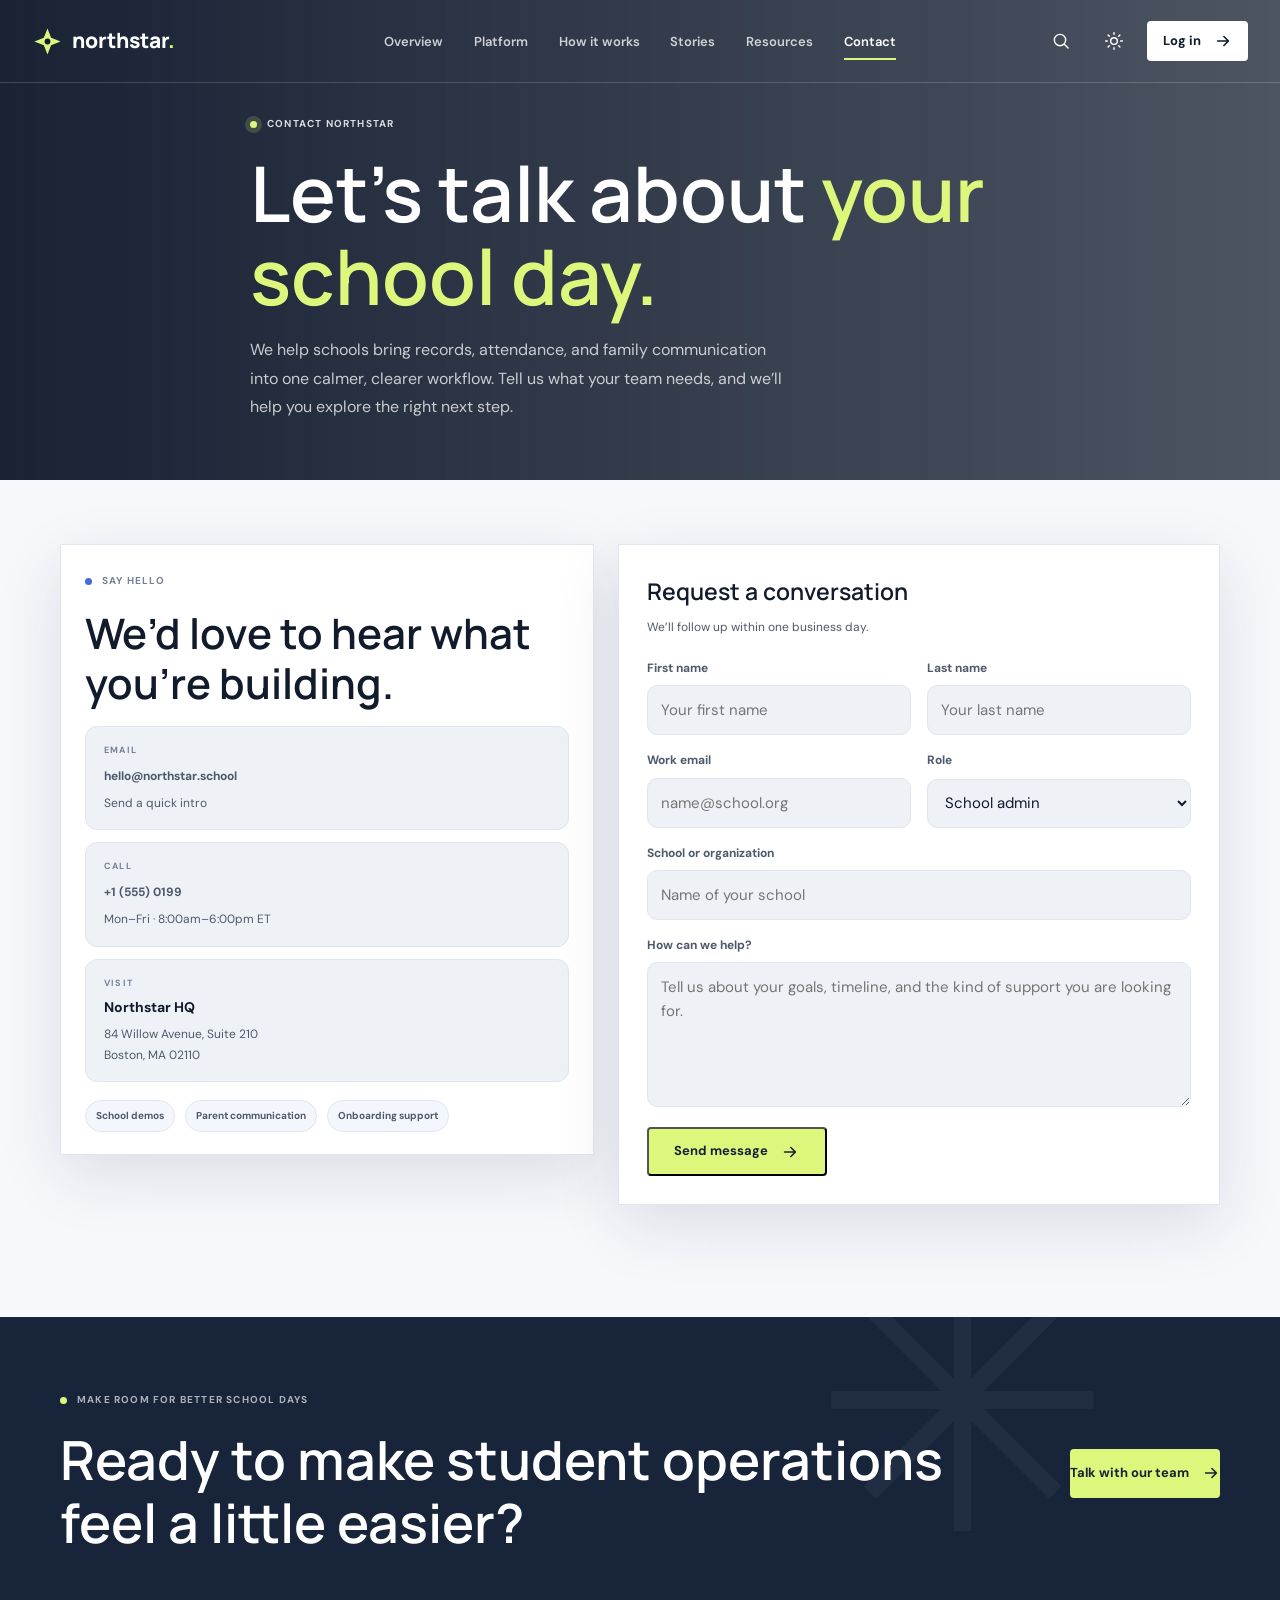
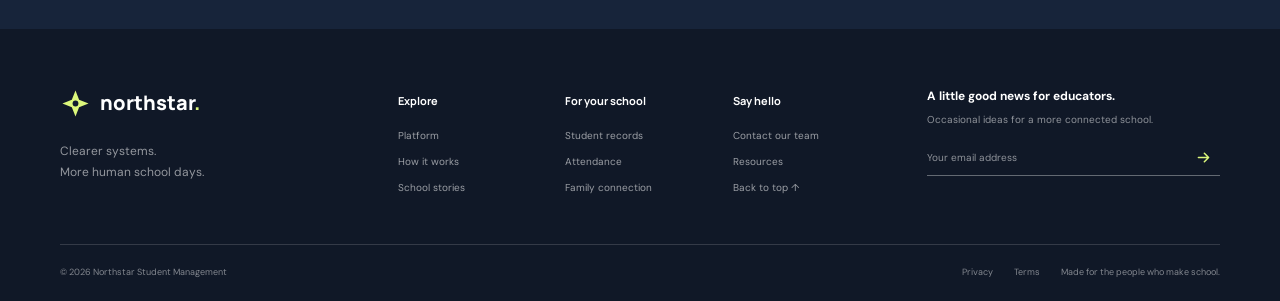
==== contact.html @ 80a93cbc "contact page create in proejct" ====
<!doctype html>
<html lang="en">
  <head>
    <meta charset="UTF-8" />
    <meta name="viewport" content="width=device-width, initial-scale=1.0" />
    <meta name="theme-color" content="#f7f8fc" />
    <meta
      name="description"
      content="Get in touch with Northstar to learn how our student management platform can support your school community."
    />
    <link rel="preconnect" href="https://fonts.googleapis.com" />
    <link rel="preconnect" href="https://fonts.gstatic.com" crossorigin />
    <link
      href="https://fonts.googleapis.com/css2?family=DM+Sans:wght@400;500;600;700&family=Manrope:wght@400;500;600;700;800&display=swap"
      rel="stylesheet"
    />
    <link rel="stylesheet" href="./assets/css/style.css" />
    <title>Contact | Northstar</title>
  </head>
  <body>
    <a class="skip-link" href="#main-content">Skip to content</a>
    <header class="site-header" id="top">
      <div class="header-inner">
        <a class="brand" href="index.html" aria-label="Northstar home">
          <span class="brand-mark" aria-hidden="true"
            ><svg viewBox="0 0 32 32" fill="none">
              <path
                d="M16 2.5 19.7 12l9.8 4-9.8 3.8L16 29.5l-3.8-9.7L2.5 16l9.7-4L16 2.5Z"
                fill="currentColor"
              />
              <circle cx="16" cy="16" r="3" fill="var(--mark-core)" /></svg
          ></span>
          <span>northstar<span class="brand-period">.</span></span>
        </a>
        <button
          class="icon-button menu-toggle"
          type="button"
          aria-label="Open navigation menu"
          aria-expanded="false"
          aria-controls="primary-navigation"
        >
          <svg viewBox="0 0 24 24" fill="none" aria-hidden="true">
            <path d="M4 7h16M4 12h16M4 17h16" />
          </svg>
        </button>
        <nav
          class="main-nav"
          id="primary-navigation"
          aria-label="Main navigation"
        >
          <a class="nav-link" href="index.html#overview">Overview</a>
          <a class="nav-link" href="index.html#platform">Platform</a>
          <a class="nav-link" href="index.html#how-it-works">How it works</a>
          <a class="nav-link" href="index.html#stories">Stories</a>
          <a class="nav-link" href="index.html#resources">Resources</a>
          <a class="nav-link active" href="contact.html">Contact</a>
        </nav>
        <div class="header-actions">
          <button
            class="icon-button search-toggle"
            type="button"
            aria-label="Search this page"
            title="Search"
          >
            <svg viewBox="0 0 24 24" fill="none" aria-hidden="true">
              <circle cx="10.8" cy="10.8" r="6.8" />
              <path d="m16 16 4.5 4.5" />
            </svg>
          </button>
          <button
            class="icon-button theme-toggle"
            type="button"
            aria-label="Switch to dark mode"
            title="Switch theme"
          >
            <svg
              class="sun-icon"
              viewBox="0 0 24 24"
              fill="none"
              aria-hidden="true"
            >
              <circle cx="12" cy="12" r="4" />
              <path
                d="M12 2v2m0 16v2M4.93 4.93l1.42 1.42m11.3 11.3 1.42 1.42M2 12h2m16 0h2M4.93 19.07l1.42-1.42m11.3-11.3 1.42-1.42"
              /></svg
            ><svg
              class="moon-icon"
              viewBox="0 0 24 24"
              fill="none"
              aria-hidden="true"
            >
              <path
                d="M20.1 15.7A8.5 8.5 0 0 1 8.3 3.9 8.5 8.5 0 1 0 20.1 15.7Z"
              />
            </svg>
          </button>
          <a
            class="button button-dark header-login"
            href="index.html#get-started"
            >Log in
            <svg viewBox="0 0 20 20" fill="none" aria-hidden="true">
              <path d="M4 10h12m-5-5 5 5-5 5" /></svg
          ></a>
        </div>
      </div>
      <form class="search-panel" role="search" hidden>
        <label for="site-search">Search this page</label>
        <div class="search-field">
          <svg viewBox="0 0 24 24" fill="none" aria-hidden="true">
            <circle cx="10.8" cy="10.8" r="6.8" />
            <path d="m16 16 4.5 4.5" /></svg
          ><input
            id="site-search"
            type="search"
            placeholder="Try “attendance” or “families”"
            autocomplete="off"
          /><button
            class="search-close"
            type="button"
            aria-label="Close search"
          >
            ×
          </button>
        </div>
        <p class="search-status" aria-live="polite">
          Search headings and page content.
        </p>
      </form>
    </header>

    <main id="main-content">
      <section class="contact-hero" aria-labelledby="contact-title">
        <div class="page-width contact-hero-inner">
          <p class="eyebrow hero-eyebrow">
            <span class="eyebrow-dot"></span> Contact Northstar
          </p>
          <h1 id="contact-title">
            Let’s talk about <span>your school day.</span>
          </h1>
          <p>
            We help schools bring records, attendance, and family communication
            into one calmer, clearer workflow. Tell us what your team needs, and
            we’ll help you explore the right next step.
          </p>
        </div>
      </section>

      <section class="contact-section section-pad">
        <div class="page-width contact-shell">
          <aside class="contact-panel" aria-label="Contact information">
            <div class="contact-panel-header">
              <p class="eyebrow"><span class="eyebrow-dot"></span> Say hello</p>
              <h2>We’d love to hear what you’re building.</h2>
            </div>
            <div class="contact-list">
              <article class="contact-card">
                <span class="label">Email</span>
                <strong
                  ><a href="mailto:hello@northstar.school"
                    >hello@northstar.school</a
                  ></strong
                >
                <a
                  href="mailto:hello@northstar.school?subject=Northstar%20platform%20enquiry"
                  >Send a quick intro</a
                >
              </article>
              <article class="contact-card">
                <span class="label">Call</span>
                <strong><a href="tel:+15550199">+1 (555) 0199</a></strong>
                <span>Mon–Fri · 8:00am–6:00pm ET</span>
              </article>
              <article class="contact-card">
                <span class="label">Visit</span>
                <strong>Northstar HQ</strong>
                <span>84 Willow Avenue, Suite 210<br />Boston, MA 02110</span>
              </article>
            </div>
            <div class="contact-panel-footer">
              <span class="contact-chip">School demos</span>
              <span class="contact-chip">Parent communication</span>
              <span class="contact-chip">Onboarding support</span>
            </div>
          </aside>

          <form
            class="contact-form"
            action="mailto:hello@northstar.school"
            method="post"
            enctype="text/plain"
          >
            <div class="contact-form-header">
              <h3>Request a conversation</h3>
              <p>We’ll follow up within one business day.</p>
            </div>
            <div class="form-grid">
              <div class="form-field">
                <label for="first-name">First name</label>
                <input
                  id="first-name"
                  name="first-name"
                  type="text"
                  placeholder="Your first name"
                  required
                />
              </div>
              <div class="form-field">
                <label for="last-name">Last name</label>
                <input
                  id="last-name"
                  name="last-name"
                  type="text"
                  placeholder="Your last name"
                  required
                />
              </div>
              <div class="form-field">
                <label for="email">Work email</label>
                <input
                  id="email"
                  name="email"
                  type="email"
                  placeholder="name@school.org"
                  required
                />
              </div>
              <div class="form-field">
                <label for="school-role">Role</label>
                <select id="school-role" name="role">
                  <option>School admin</option>
                  <option>Teacher</option>
                  <option>Principal</option>
                  <option>Family services</option>
                  <option>Other</option>
                </select>
              </div>
              <div class="form-field full">
                <label for="school-name">School or organization</label>
                <input
                  id="school-name"
                  name="school-name"
                  type="text"
                  placeholder="Name of your school"
                />
              </div>
              <div class="form-field full">
                <label for="message">How can we help?</label>
                <textarea
                  id="message"
                  name="message"
                  placeholder="Tell us about your goals, timeline, and the kind of support you are looking for."
                ></textarea>
              </div>
            </div>
            <div class="contact-submit">
              <button class="button button-lime" type="submit">
                Send message
                <svg viewBox="0 0 20 20" fill="none" aria-hidden="true">
                  <path d="M4 10h12m-5-5 5 5-5 5" />
                </svg>
              </button>
            </div>
          </form>
        </div>
      </section>

      <section class="cta-section" id="get-started">
        <div class="cta-decoration" aria-hidden="true">✳</div>
        <div class="page-width cta-inner">
          <div>
            <p class="eyebrow">
              <span class="eyebrow-dot"></span> Make room for better school days
            </p>
            <h2>Ready to make student operations feel a little easier?</h2>
          </div>
          <a
            class="button button-lime"
            href="mailto:hello@northstar.school?subject=Northstar%20platform%20enquiry"
            >Talk with our team
            <svg viewBox="0 0 20 20" fill="none" aria-hidden="true">
              <path d="M4 10h12m-5-5 5 5-5 5" /></svg
          ></a>
        </div>
      </section>
    </main>

    <footer class="site-footer">
      <div class="page-width">
        <div class="footer-main">
          <div class="footer-brand-col">
            <a class="brand footer-brand" href="index.html"
              ><span class="brand-mark" aria-hidden="true"
                ><svg viewBox="0 0 32 32" fill="none">
                  <path
                    d="M16 2.5 19.7 12l9.8 4-9.8 3.8L16 29.5l-3.8-9.7L2.5 16l9.7-4L16 2.5Z"
                    fill="currentColor"
                  />
                  <circle
                    cx="16"
                    cy="16"
                    r="3"
                    fill="var(--mark-core)"
                  /></svg></span
              ><span>northstar<span class="brand-period">.</span></span></a
            >
            <p>Clearer systems.<br />More human school days.</p>
          </div>
          <div class="footer-links">
            <div>
              <h3>Explore</h3>
              <a href="index.html#platform">Platform</a>
              <a href="index.html#how-it-works">How it works</a>
              <a href="index.html#stories">School stories</a>
            </div>
            <div>
              <h3>For your school</h3>
              <a href="index.html#get-started">Student records</a>
              <a href="index.html#get-started">Attendance</a>
              <a href="index.html#get-started">Family connection</a>
            </div>
            <div>
              <h3>Say hello</h3>
              <a href="contact.html">Contact our team</a>
              <a href="index.html#resources">Resources</a>
              <a href="#top">Back to top ↑</a>
            </div>
          </div>
          <form class="newsletter-form">
            <label for="newsletter-email"
              >A little good news for educators.</label
            >
            <p>Occasional ideas for a more connected school.</p>
            <div class="newsletter-field">
              <input
                id="newsletter-email"
                type="email"
                placeholder="Your email address"
                required
              /><button type="submit" aria-label="Subscribe to newsletter">
                <svg viewBox="0 0 20 20" fill="none" aria-hidden="true">
                  <path d="M4 10h12m-5-5 5 5-5 5" />
                </svg>
              </button>
            </div>
            <span class="newsletter-status" aria-live="polite"></span>
          </form>
        </div>
        <div class="footer-bottom">
          <span
            >© <span id="current-year">2025</span> Northstar Student
            Management</span
          >
          <div>
            <a href="index.html#get-started">Privacy</a
            ><a href="index.html#get-started">Terms</a
            ><span>Made for the people who make school.</span>
          </div>
        </div>
      </div>
    </footer>
    <div class="toast" role="status" aria-live="polite"></div>
    <script src="./assets/js/script.js"></script>
  </body>
</html>
---- assets/css/style.css ----
:root {
  color-scheme: light;
  --page: #f7f8fc;
  --surface: #ffffff;
  --surface-soft: #eef2f7;
  --ink: #111b2c;
  --ink-soft: #4e596a;
  --muted: #758094;
  --line: #e1e6ee;
  --navy: #111c30;
  --navy-2: #192843;
  --blue: #416bdf;
  --lime: #dcf77b;
  --coral: #f37e64;
  --mark-core: #111c30;
  --shadow: 0 20px 60px rgba(18, 30, 50, 0.12);
  font-family: "DM Sans", "Segoe UI", sans-serif;
  font-synthesis: none;
  text-rendering: optimizeLegibility;
  scroll-behavior: smooth;
}

*,
*::before,
*::after {
  box-sizing: border-box;
}
body {
  margin: 0;
  background: var(--page);
  color: var(--ink);
  font-family: "DM Sans", "Segoe UI", sans-serif;
  font-size: 15px;
  line-height: 1.6;
  transition:
    background 0.25s ease,
    color 0.25s ease;
}
body[data-theme="dark"] {
  color-scheme: dark;
  --page: #101827;
  --surface: #172235;
  --surface-soft: #202d42;
  --ink: #f2f5fa;
  --ink-soft: #b8c2d2;
  --muted: #96a3b8;
  --line: #2b3a50;
  --navy: #0b1320;
  --navy-2: #15233a;
  --blue: #83a2ff;
  --lime: #dcf77b;
  --mark-core: #101827;
  --shadow: 0 20px 60px rgba(0, 0, 0, 0.25);
}
button,
input {
  font: inherit;
}
a {
  color: inherit;
  text-decoration: none;
}
button {
  color: inherit;
}
svg {
  display: block;
}
.page-width {
  width: min(1160px, calc(100% - 64px));
  margin-inline: auto;
}
.skip-link {
  position: fixed;
  z-index: 100;
  top: 10px;
  left: 10px;
  padding: 10px 14px;
  transform: translateY(-150%);
  border-radius: 4px;
  background: var(--surface);
  color: var(--ink);
}
.skip-link:focus {
  transform: translateY(0);
}

/* Header */
.site-header {
  position: absolute;
  z-index: 20;
  top: 0;
  left: 0;
  width: 100%;
  color: #fff;
  border-bottom: 1px solid rgba(255, 255, 255, 0.17);
}
.header-inner {
  width: min(1320px, calc(100% - 64px));
  height: 82px;
  margin: auto;
  display: grid;
  grid-template-columns: 1fr auto 1fr;
  align-items: center;
  gap: 28px;
}
.brand {
  display: inline-flex;
  width: max-content;
  align-items: center;
  gap: 9px;
  color: inherit;
  font-family: "Manrope", sans-serif;
  font-size: 21px;
  font-weight: 800;
  letter-spacing: 0;
}
.brand-mark {
  display: grid;
  width: 31px;
  height: 31px;
  place-items: center;
  color: var(--lime);
}
.brand-mark svg {
  width: 100%;
}
.brand-period {
  color: var(--lime);
}
.main-nav {
  display: flex;
  align-items: center;
  gap: clamp(17px, 2.4vw, 34px);
}
.nav-link {
  position: relative;
  padding: 30px 0 28px;
  color: rgba(255, 255, 255, 0.77);
  font-size: 13px;
  font-weight: 600;
  transition: color 0.2s ease;
}
.nav-link:hover,
.nav-link.active {
  color: #fff;
}
.nav-link.active::after {
  position: absolute;
  right: 0;
  bottom: 20px;
  left: 0;
  height: 2px;
  background: var(--lime);
  content: "";
}
.header-actions {
  display: flex;
  justify-content: flex-end;
  align-items: center;
  gap: 13px;
}
.icon-button {
  display: inline-grid;
  width: 40px;
  height: 40px;
  flex: 0 0 auto;
  place-items: center;
  border: 1px solid transparent;
  border-radius: 50%;
  background: transparent;
  color: inherit;
  cursor: pointer;
  transition:
    border-color 0.2s ease,
    background 0.2s ease,
    transform 0.2s ease;
}
.icon-button:hover {
  transform: translateY(-1px);
  border-color: currentColor;
}
.icon-button svg {
  width: 20px;
  height: 20px;
  stroke: currentColor;
  stroke-linecap: round;
  stroke-linejoin: round;
  stroke-width: 1.7;
}
.theme-toggle .moon-icon {
  display: none;
}
body[data-theme="dark"] .theme-toggle .sun-icon {
  display: none;
}
body[data-theme="dark"] .theme-toggle .moon-icon {
  display: block;
}
.button {
  display: inline-flex;
  min-height: 49px;
  align-items: center;
  justify-content: center;
  gap: 13px;
  border-radius: 4px;
  font-size: 13px;
  font-weight: 700;
  transition:
    transform 0.2s ease,
    background 0.2s ease,
    color 0.2s ease;
}
.button:hover {
  transform: translateY(-2px);
}
.button svg {
  width: 18px;
  height: 18px;
  stroke: currentColor;
  stroke-linecap: round;
  stroke-linejoin: round;
  stroke-width: 1.8;
}
.button-dark {
  background: var(--navy);
  color: #fff;
}
.button-dark:hover {
  background: #273957;
}
.header-login {
  min-height: 40px;
  padding-inline: 16px;
  background: #fff;
  color: #101a2b;
}
.header-login:hover {
  background: var(--lime);
}
.menu-toggle {
  display: none;
}
.search-panel {
  position: absolute;
  top: 72px;
  right: max(32px, calc((100vw - 1320px) / 2));
  z-index: 5;
  width: min(420px, calc(100vw - 32px));
  padding: 18px;
  border: 1px solid var(--line);
  border-radius: 5px;
  background: var(--surface);
  color: var(--ink);
  box-shadow: var(--shadow);
}
.search-panel[hidden] {
  display: none;
}
.search-panel label {
  display: block;
  margin-bottom: 9px;
  font-size: 12px;
  font-weight: 700;
}
.search-field {
  display: flex;
  align-items: center;
  gap: 10px;
  border-bottom: 1px solid var(--line);
}
.search-field svg {
  width: 18px;
  stroke: var(--muted);
  stroke-width: 1.8;
}
.search-field input {
  width: 100%;
  padding: 10px 0;
  border: 0;
  outline: 0;
  background: transparent;
  color: var(--ink);
  font-size: 13px;
}
.search-close {
  border: 0;
  background: none;
  color: var(--muted);
  font-size: 23px;
  cursor: pointer;
}
.search-status {
  margin: 9px 0 0;
  color: var(--muted);
  font-size: 11px;
}
.search-match {
  outline: 3px solid var(--lime);
  outline-offset: 5px;
}

/* Hero */
.hero {
  position: relative;
  min-height: 720px;
  min-height: min(790px, 100svh);
  display: flex;
  align-items: center;
  overflow: hidden;
  background: #17263b;
  color: #fff;
}
.hero-image,
.hero-shade,
.hero-grid {
  position: absolute;
  inset: 0;
}
.hero-image {
  background: url("https://images.unsplash.com/photo-1523240795612-9a054b0db644?auto=format&fit=crop&w=2200&q=88")
    center 46% / cover no-repeat;
  transform: scale(1.015);
}
.hero-shade {
  background:
    linear-gradient(
      90deg,
      rgba(11, 21, 39, 0.93) 0%,
      rgba(11, 21, 39, 0.79) 41%,
      rgba(11, 21, 39, 0.28) 100%
    ),
    linear-gradient(0deg, rgba(11, 21, 39, 0.48), transparent 45%);
}
.hero-grid {
  opacity: 0.15;
  background-image:
    linear-gradient(rgba(255, 255, 255, 0.1) 1px, transparent 1px),
    linear-gradient(90deg, rgba(255, 255, 255, 0.1) 1px, transparent 1px);
  background-size: 76px 76px;
  mask-image: linear-gradient(90deg, #000 0%, transparent 66%);
}
.hero-content {
  position: relative;
  z-index: 1;
  padding-top: 86px;
  animation: rise-in 0.7s both;
}
.eyebrow {
  display: flex;
  align-items: center;
  gap: 10px;
  margin: 0 0 20px;
  color: var(--muted);
  font-size: 10px;
  font-weight: 700;
  letter-spacing: 1.2px;
  text-transform: uppercase;
}
.eyebrow-dot {
  width: 7px;
  height: 7px;
  flex: 0 0 7px;
  border-radius: 50%;
  background: var(--blue);
}
.hero-eyebrow {
  color: rgba(255, 255, 255, 0.83);
}
.hero-eyebrow .eyebrow-dot {
  background: var(--lime);
  box-shadow: 0 0 0 5px rgba(220, 247, 123, 0.16);
}
h1,
h2,
h3,
p {
  margin-top: 0;
}
h1,
h2,
h3 {
  font-family: "Manrope", "Segoe UI", sans-serif;
  letter-spacing: 0;
}
.hero h1 {
  max-width: 750px;
  margin: 0;
  font-size: clamp(48px, 6.3vw, 82px);
  font-weight: 600;
  line-height: 1.07;
}
.hero h1 span,
.cta-inner h2 span {
  color: var(--lime);
}
.hero-copy {
  max-width: 540px;
  margin: 23px 0 28px;
  color: rgba(255, 255, 255, 0.79);
  font-size: 16px;
  line-height: 1.75;
}
.hero-actions {
  display: flex;
  flex-wrap: wrap;
  gap: 12px;
}
.button-lime {
  background: var(--lime);
  color: #172238;
}
.button-lime:hover {
  background: #e9ff9d;
}
.button-glass {
  border-color: rgba(255, 255, 255, 0.4);
  background: rgba(255, 255, 255, 0.08);
  color: #fff;
  backdrop-filter: blur(10px);
}
.button-glass:hover {
  background: rgba(255, 255, 255, 0.17);
}
.play-icon {
  display: grid;
  width: 23px;
  height: 23px;
  place-items: center;
  padding-left: 2px;
  border: 1px solid rgba(255, 255, 255, 0.5);
  border-radius: 50%;
  font-size: 8px;
}
.hero-proof {
  display: flex;
  align-items: center;
  gap: 15px;
  margin-top: 42px;
}
.avatar-stack {
  display: flex;
  padding-left: 3px;
}
.avatar-stack span {
  display: grid;
  width: 31px;
  height: 31px;
  margin-left: -4px;
  place-items: center;
  border: 2px solid #24334b;
  border-radius: 50%;
  background: #ecd3c4;
  color: #18263a;
  font-size: 8px;
  font-weight: 700;
}
.avatar-stack span:nth-child(2) {
  background: #b5d2cc;
}
.avatar-stack span:nth-child(3) {
  background: #e5b39e;
}
.avatar-stack span:nth-child(4) {
  background: var(--lime);
}
.hero-proof p {
  margin: 0;
  color: rgba(255, 255, 255, 0.7);
  font-size: 11px;
  line-height: 1.5;
}
.hero-proof strong {
  color: #fff;
  font-size: 12px;
}
.hero-note {
  position: absolute;
  z-index: 1;
  right: max(38px, calc((100vw - 1320px) / 2));
  bottom: 128px;
  display: flex;
  align-items: center;
  gap: 10px;
  color: #fff;
  font-size: 11px;
  font-weight: 600;
  line-height: 1.45;
}
.note-mark {
  color: var(--lime);
  font-size: 27px;
}
.hero-scroll {
  position: absolute;
  right: max(38px, calc((100vw - 1320px) / 2));
  bottom: 0;
  display: flex;
  align-items: center;
  gap: 13px;
  color: rgba(255, 255, 255, 0.73);
  font-size: 10px;
}
.scroll-line {
  width: 1px;
  height: 48px;
  background: var(--lime);
}

/* Section foundations */
.signal-strip {
  border-bottom: 1px solid var(--line);
  background: var(--surface);
}
.signal-inner {
  min-height: 93px;
  display: flex;
  align-items: center;
  justify-content: space-between;
  gap: 24px;
}
.signal-inner p {
  margin: 0;
  color: var(--ink-soft);
  font-family: "Manrope", sans-serif;
  font-size: 13px;
  font-weight: 700;
}
.signal-inner div {
  display: flex;
  flex-wrap: wrap;
  justify-content: flex-end;
  gap: clamp(18px, 4vw, 55px);
  color: var(--muted);
  font-size: 9px;
  font-weight: 700;
  letter-spacing: 1.2px;
}
.section-pad {
  padding-block: 112px;
}
.section-heading {
  margin-bottom: 52px;
}
.split-heading {
  display: grid;
  grid-template-columns: 1fr 0.7fr;
  align-items: end;
  gap: 65px;
}
.section-heading h2,
.workflow-copy h2,
.story-heading h2 {
  margin: 0;
  font-size: clamp(38px, 4.4vw, 56px);
  font-weight: 600;
  line-height: 1.15;
}
.section-heading h2 span,
.workflow-copy h2 span,
.story-heading h2 span {
  color: var(--blue);
}
.section-intro {
  max-width: 440px;
  margin: 0 0 5px;
  color: var(--ink-soft);
  font-size: 14px;
  line-height: 1.8;
}

/* Platform cards */
.feature-layout {
  display: grid;
  grid-template-columns: 1.1fr 0.9fr 0.9fr;
  gap: 14px;
}
.feature-card {
  min-height: 383px;
  padding: 26px;
  overflow: hidden;
  border: 1px solid var(--line);
  background: var(--surface);
}
.feature-card-primary {
  display: flex;
  flex-direction: column;
  border-color: #202c41;
  background: #17243a;
  color: #fff;
}
.feature-topline {
  display: flex;
  align-items: center;
  justify-content: space-between;
}
.feature-number {
  color: var(--muted);
  font-size: 9px;
  font-weight: 700;
  letter-spacing: 1px;
}
.feature-card-primary .feature-number {
  color: rgba(255, 255, 255, 0.58);
}
.feature-icon {
  display: grid;
  width: 37px;
  height: 37px;
  place-items: center;
  border: 1px solid var(--line);
  border-radius: 50%;
  color: var(--blue);
}
.feature-card-primary .feature-icon {
  border-color: rgba(255, 255, 255, 0.25);
  color: var(--lime);
}
.feature-icon svg {
  width: 19px;
  stroke: currentColor;
  stroke-linecap: round;
  stroke-linejoin: round;
  stroke-width: 1.5;
}
.feature-card h3 {
  margin: 29px 0 12px;
  font-size: 25px;
  font-weight: 600;
  line-height: 1.27;
}
.feature-card > p {
  max-width: 320px;
  margin: 0 0 20px;
  color: var(--ink-soft);
  font-size: 12px;
  line-height: 1.75;
}
.feature-card-primary > p {
  color: rgba(255, 255, 255, 0.68);
}
.text-link {
  display: inline-flex;
  width: max-content;
  align-items: center;
  gap: 12px;
  color: var(--ink);
  font-size: 11px;
  font-weight: 700;
}
.text-link span {
  color: var(--blue);
  font-size: 15px;
  transition: transform 0.2s ease;
}
.text-link:hover span {
  transform: translate(2px, -2px);
}
.feature-card-primary .text-link {
  color: #fff;
}
.profile-preview {
  display: flex;
  align-items: center;
  gap: 10px;
  margin: auto -26px -26px;
  padding: 16px 26px;
  border-top: 1px solid rgba(255, 255, 255, 0.15);
  background: rgba(255, 255, 255, 0.045);
}
.profile-photo {
  width: 35px;
  height: 35px;
  flex: 0 0 35px;
  border-radius: 50%;
  background: url("https://images.unsplash.com/photo-1534528741775-53994a69daeb?auto=format&fit=crop&w=100&h=100&q=80")
    center / cover;
}
.profile-preview > div:nth-child(2) {
  display: grid;
  gap: 1px;
}
.profile-preview strong {
  font-size: 10px;
}
.profile-preview > div span {
  color: rgba(255, 255, 255, 0.58);
  font-size: 9px;
}
.profile-status {
  margin-left: auto;
  padding: 4px 7px;
  border-radius: 2px;
  background: rgba(220, 247, 123, 0.14);
  color: var(--lime);
  font-size: 8px;
}
.attendance-bars {
  display: flex;
  height: 95px;
  align-items: end;
  gap: 12px;
  margin-top: auto;
  padding-top: 17px;
}
.attendance-bars div {
  display: flex;
  height: 100%;
  flex: 1;
  flex-direction: column;
  align-items: center;
  justify-content: end;
  gap: 7px;
}
.attendance-bars i {
  width: 100%;
  height: var(--bar);
  min-height: 20px;
  border-radius: 2px 2px 0 0;
  background: linear-gradient(0deg, #416bdf, #90a9ff);
}
.attendance-bars div:nth-child(even) i {
  background: linear-gradient(0deg, #f37e64, #ffb19f);
}
.attendance-bars span {
  color: var(--muted);
  font-size: 8px;
}
.grade-preview {
  display: grid;
  gap: 11px;
  margin-top: auto;
  padding: 13px;
  border: 1px solid var(--line);
  background: var(--surface-soft);
}
.grade-preview > span {
  color: var(--muted);
  font-size: 9px;
}
.grade-preview strong {
  display: flex;
  justify-content: space-between;
  font-size: 11px;
}
.grade-preview strong i {
  color: #328e71;
  font-style: normal;
}
.grade-preview div {
  height: 4px;
  background: var(--line);
}
.grade-preview div i {
  display: block;
  width: 78%;
  height: 100%;
  background: var(--coral);
}

/* Workflow */
.workflow-section {
  background: #eaf0f8;
}
body[data-theme="dark"] .workflow-section {
  background: #141f31;
}
.workflow-grid {
  display: grid;
  grid-template-columns: 0.82fr 1.18fr;
  align-items: center;
  gap: 100px;
}
.workflow-copy .section-intro {
  margin: 20px 0 27px;
}
.workflow-steps {
  border-top: 1px solid #cbd4e2;
}
body[data-theme="dark"] .workflow-steps {
  border-color: var(--line);
}
.step-row {
  display: grid;
  grid-template-columns: 40px 1fr 30px;
  align-items: start;
  gap: 17px;
  padding: 25px 0;
  border-bottom: 1px solid #cbd4e2;
}
body[data-theme="dark"] .step-row {
  border-color: var(--line);
}
.step-index {
  color: var(--blue);
  font-family: "Manrope", sans-serif;
  font-size: 12px;
  font-weight: 800;
}
.step-row h3 {
  margin: 0 0 5px;
  font-size: 15px;
  font-weight: 700;
}
.step-row p {
  max-width: 430px;
  margin: 0;
  color: var(--ink-soft);
  font-size: 12px;
  line-height: 1.7;
}
.step-check {
  display: grid;
  width: 25px;
  height: 25px;
  place-items: center;
  border: 1px solid #c4d1e0;
  border-radius: 50%;
  color: #328e71;
  font-size: 12px;
}

/* Impact */
.impact-section {
  padding-top: 0;
}
.impact-panel {
  position: relative;
  min-height: 500px;
  overflow: hidden;
  background: #17243a;
  color: #fff;
}
.impact-photo,
.impact-overlay {
  position: absolute;
  inset: 0;
}
.impact-photo {
  background: url("https://images.unsplash.com/photo-1509062522246-3755977927d7?auto=format&fit=crop&w=1800&q=85")
    center 48% / cover;
}
.impact-overlay {
  background: linear-gradient(
    90deg,
    rgba(14, 26, 44, 0.94),
    rgba(14, 26, 44, 0.86) 47%,
    rgba(14, 26, 44, 0.24)
  );
}
.impact-content {
  position: relative;
  z-index: 1;
  max-width: 730px;
  padding: 65px 66px 48px;
}
.impact-content .eyebrow {
  color: rgba(255, 255, 255, 0.7);
}
.impact-content .eyebrow-dot {
  background: var(--lime);
}
.impact-content h2 {
  margin: 0 0 14px;
  font-size: clamp(38px, 4vw, 52px);
  font-weight: 600;
  line-height: 1.13;
}
.impact-content > p {
  max-width: 460px;
  margin-bottom: 32px;
  color: rgba(255, 255, 255, 0.75);
  font-size: 13px;
}
.impact-stats {
  display: grid;
  grid-template-columns: repeat(3, 1fr);
  gap: 22px;
  padding-top: 21px;
  border-top: 1px solid rgba(255, 255, 255, 0.24);
}
.impact-stats div {
  display: grid;
  gap: 3px;
}
.impact-stats strong {
  color: var(--lime);
  font-family: "Manrope", sans-serif;
  font-size: 23px;
  font-weight: 700;
}
.impact-stats strong span {
  font-size: 13px;
}
.impact-stats div > span {
  color: rgba(255, 255, 255, 0.66);
  font-size: 10px;
}
.impact-content small {
  display: block;
  margin-top: 15px;
  color: rgba(255, 255, 255, 0.53);
  font-size: 9px;
}

/* Stories */
.stories-section {
  border-top: 1px solid var(--line);
  border-bottom: 1px solid var(--line);
  background: var(--surface);
}
.stories-grid {
  display: grid;
  grid-template-columns: 0.8fr 1.2fr;
  gap: 105px;
}
.story-heading h2 {
  font-size: clamp(37px, 4vw, 51px);
}
.story-controls {
  display: flex;
  align-items: center;
  gap: 8px;
  margin-top: 31px;
}
.story-arrow {
  width: 38px;
  height: 38px;
  border-color: var(--line);
}
.story-arrow svg {
  width: 17px;
}
.story-arrow:hover {
  border-color: var(--blue);
  color: var(--blue);
}
.story-count {
  margin-left: 9px;
  color: var(--muted);
  font-size: 10px;
}
.story-current {
  color: var(--ink);
  font-weight: 700;
}
.story-quote-wrap {
  position: relative;
  min-height: 298px;
  padding-top: 8px;
}
.story-quote {
  display: none;
  animation: fade-in 0.35s ease;
}
.story-quote.active {
  display: block;
}
.quote-mark {
  display: block;
  height: 48px;
  color: var(--blue);
  font-family: Georgia, serif;
  font-size: 76px;
  line-height: 1;
}
.story-quote blockquote {
  max-width: 650px;
  margin: 13px 0 25px;
  font-family: "Manrope", sans-serif;
  font-size: clamp(18px, 2vw, 23px);
  font-weight: 500;
  line-height: 1.6;
}
.quote-person {
  display: flex;
  align-items: center;
  gap: 12px;
}
.person-avatar {
  display: grid;
  width: 39px;
  height: 39px;
  place-items: center;
  border-radius: 50%;
  background: #d5e0f7;
  color: #1b3769;
  font-size: 10px;
  font-weight: 700;
}
.avatar-two {
  background: #f7d7cc;
  color: #814632;
}
.avatar-three {
  background: #d6eadc;
  color: #255e42;
}
.quote-person div:last-child {
  display: grid;
  gap: 2px;
}
.quote-person strong {
  font-size: 11px;
}
.quote-person div:last-child span {
  color: var(--muted);
  font-size: 10px;
}
.quote-indicators {
  position: absolute;
  right: 0;
  bottom: 7px;
  display: flex;
  gap: 7px;
}
.quote-dot {
  width: 7px;
  height: 7px;
  padding: 0;
  border: 0;
  border-radius: 50%;
  background: var(--line);
  cursor: pointer;
}
.quote-dot.active {
  width: 21px;
  border-radius: 5px;
  background: var(--blue);
}

/* Resources */
.resources-heading {
  display: flex;
  align-items: end;
  justify-content: space-between;
}
.resources-heading .text-link {
  margin-bottom: 8px;
}
.resource-grid {
  display: grid;
  grid-template-columns: repeat(3, 1fr);
  gap: 19px;
}
.resource-card {
  display: flex;
  min-width: 0;
  flex-direction: column;
}
.resource-type {
  margin-bottom: 11px;
  color: var(--muted);
  font-size: 9px;
  font-weight: 700;
  letter-spacing: 0.9px;
}
.resource-art {
  position: relative;
  height: 204px;
  display: grid;
  overflow: hidden;
  place-items: center;
}
.art-blue {
  background: #b6c9f6;
}
.art-lime {
  background: #ddefad;
}
.art-coral {
  background: #f6c2b3;
}
.art-sun {
  position: absolute;
  top: 25px;
  right: 56px;
  width: 80px;
  height: 80px;
  border-radius: 50%;
  background: #eff3fc;
}
.art-line {
  position: absolute;
  width: 160px;
  height: 220px;
  border: 1px solid rgba(31, 54, 106, 0.35);
  border-radius: 50%;
  transform: rotate(36deg);
}
.art-line-two {
  width: 205px;
  height: 180px;
  transform: rotate(-35deg);
}
.art-leaf {
  position: relative;
  z-index: 1;
  color: #203b76;
  font-size: 80px;
}
.art-calendar {
  display: grid;
  width: 100px;
  height: 106px;
  grid-template-columns: repeat(3, 1fr);
  gap: 8px;
  padding: 17px 13px;
  border: 2px solid #183348;
  background: #fffdf3;
  box-shadow: 8px 9px 0 rgba(18, 42, 58, 0.16);
  transform: rotate(-8deg);
}
.art-calendar i {
  background: #8aa3c7;
}
.art-calendar i:nth-child(2),
.art-calendar i:nth-child(5) {
  background: #f37e64;
}
.art-pencil {
  position: absolute;
  width: 15px;
  height: 135px;
  border: 1px solid #183348;
  background: #f37e64;
  transform: translate(63px, 3px) rotate(33deg);
}
.art-check {
  position: absolute;
  top: 37px;
  left: calc(50% - 65px);
  width: 63px;
  height: 63px;
  display: grid;
  place-items: center;
  border: 1px solid #182c3a;
  background: #fff9ed;
  color: #3a795c;
  font-size: 28px;
  transform: rotate(-9deg);
}
.art-check-two {
  top: 89px;
  left: calc(50% - 21px);
  transform: rotate(7deg);
}
.art-check-three {
  top: 35px;
  left: calc(50% + 26px);
  transform: rotate(11deg);
}
.art-star {
  position: absolute;
  right: 23px;
  bottom: 9px;
  color: #ac3e28;
  font-size: 60px;
}
.resource-card h3 {
  max-width: 315px;
  margin: 17px 0 12px;
  font-size: 17px;
  font-weight: 700;
  line-height: 1.45;
}
.resource-link {
  display: inline-flex;
  align-items: center;
  gap: 10px;
  margin-top: auto;
  color: var(--ink-soft);
  font-size: 10px;
  font-weight: 700;
}
.resource-link span {
  color: var(--blue);
}
.resource-card:hover .resource-link {
  color: var(--blue);
}

/* Call to action and footer */
.cta-section {
  position: relative;
  overflow: hidden;
  padding-block: 75px;
  background: #17243a;
  color: #fff;
}
.cta-inner {
  position: relative;
  z-index: 1;
  display: flex;
  align-items: center;
  justify-content: space-between;
  gap: 35px;
}
.cta-inner .eyebrow {
  color: rgba(255, 255, 255, 0.65);
}
.cta-inner .eyebrow-dot {
  background: var(--lime);
}
.cta-inner h2 {
  margin: 0;
  font-size: clamp(35px, 4.3vw, 54px);
  font-weight: 600;
  line-height: 1.17;
}
.cta-inner > .button {
  flex: 0 0 auto;
}
.cta-decoration {
  position: absolute;
  top: -88px;
  right: 13%;
  color: rgba(255, 255, 255, 0.045);
  font-size: 360px;
  line-height: 1;
}
.site-footer {
  padding-top: 58px;
  background: #101827;
  color: #fff;
}
.footer-main {
  display: grid;
  grid-template-columns: 0.85fr 1.4fr 0.85fr;
  gap: 45px;
  padding-bottom: 47px;
}
.footer-brand {
  font-size: 20px;
}
.footer-brand-col > p {
  margin: 15px 0 0;
  color: rgba(255, 255, 255, 0.55);
  font-size: 12px;
  line-height: 1.8;
}
.footer-links {
  display: grid;
  grid-template-columns: repeat(3, 1fr);
  gap: 18px;
}
.footer-links > div {
  display: flex;
  flex-direction: column;
  align-items: flex-start;
  gap: 10px;
}
.footer-links h3 {
  margin: 5px 0 8px;
  color: #fff;
  font-size: 11px;
}
.footer-links a {
  color: rgba(255, 255, 255, 0.58);
  font-size: 10px;
  transition: color 0.2s ease;
}
.footer-links a:hover {
  color: var(--lime);
}
.newsletter-form label {
  display: block;
  font-size: 12px;
  font-weight: 700;
}
.newsletter-form > p {
  margin: 5px 0 13px;
  color: rgba(255, 255, 255, 0.53);
  font-size: 10px;
}
.newsletter-field {
  display: flex;
  border-bottom: 1px solid rgba(255, 255, 255, 0.35);
}
.newsletter-field input {
  width: 100%;
  min-width: 0;
  padding: 9px 0;
  border: 0;
  outline: 0;
  background: transparent;
  color: #fff;
  font-size: 10px;
}
.newsletter-field input::placeholder {
  color: rgba(255, 255, 255, 0.53);
}
.newsletter-field button {
  display: grid;
  width: 34px;
  flex: 0 0 34px;
  place-items: center;
  border: 0;
  background: transparent;
  color: var(--lime);
  cursor: pointer;
}
.newsletter-field svg {
  width: 17px;
  stroke: currentColor;
  stroke-linecap: round;
  stroke-linejoin: round;
  stroke-width: 1.8;
}
.newsletter-status {
  display: block;
  min-height: 16px;
  margin-top: 5px;
  color: var(--lime);
  font-size: 10px;
}
.footer-bottom {
  min-height: 57px;
  display: flex;
  align-items: center;
  justify-content: space-between;
  gap: 20px;
  border-top: 1px solid rgba(255, 255, 255, 0.15);
  color: rgba(255, 255, 255, 0.48);
  font-size: 9px;
}
.footer-bottom div {
  display: flex;
  flex-wrap: wrap;
  gap: 21px;
}
.footer-bottom a:hover {
  color: #fff;
}
.toast {
  position: fixed;
  right: 22px;
  bottom: 22px;
  z-index: 50;
  max-width: min(360px, calc(100vw - 44px));
  padding: 13px 17px;
  border: 1px solid var(--line);
  background: var(--surface);
  color: var(--ink);
  box-shadow: var(--shadow);
  font-size: 12px;
  opacity: 0;
  pointer-events: none;
  transform: translateY(12px);
  transition:
    opacity 0.2s ease,
    transform 0.2s ease;
}
.toast.visible {
  opacity: 1;
  transform: translateY(0);
}

/* Contact page */
.contact-hero {
  position: relative;
  min-height: 430px;
  display: flex;
  align-items: end;
  background:
    linear-gradient(90deg, rgba(11, 21, 39, 0.94), rgba(11, 21, 39, 0.72)),
    url("https://images.unsplash.com/photo-1522202176988-66273c2fd55f?auto=format&fit=crop&w=2200&q=80")
      center / cover no-repeat;
  color: #fff;
}
.contact-hero-inner {
  position: relative;
  z-index: 1;
  max-width: 780px;
  padding-top: 116px;
  padding-bottom: 58px;
}
.contact-hero h1 {
  margin: 0;
  font-size: clamp(44px, 6vw, 78px);
  font-weight: 600;
  line-height: 1.08;
}
.contact-hero h1 span {
  color: var(--lime);
}
.contact-hero p:last-of-type {
  max-width: 540px;
  margin: 18px 0 0;
  color: rgba(255, 255, 255, 0.75);
  font-size: 16px;
  line-height: 1.8;
}
.contact-section {
  position: relative;
  z-index: 2;
  margin-top: -48px;
}
.contact-shell {
  display: grid;
  grid-template-columns: 0.94fr 1.06fr;
  gap: 24px;
  align-items: start;
}
.contact-panel,
.contact-form {
  border: 1px solid var(--line);
  background: var(--surface);
  box-shadow: var(--shadow);
}
.contact-panel {
  padding: 28px 24px 22px;
}
.contact-panel-header h2 {
  margin: 0 0 18px;
  font-size: clamp(30px, 4vw, 42px);
  font-weight: 600;
  line-height: 1.18;
}
.contact-list {
  display: grid;
  gap: 12px;
}
.contact-card {
  display: grid;
  gap: 7px;
  padding: 16px 18px;
  border: 1px solid var(--line);
  border-radius: 12px;
  background: var(--surface-soft);
}
.contact-card .label {
  color: var(--muted);
  font-size: 9px;
  font-weight: 700;
  letter-spacing: 1.2px;
  text-transform: uppercase;
}
.contact-card strong {
  font-size: 14px;
  line-height: 1.4;
}
.contact-card a,
.contact-card span {
  color: var(--ink-soft);
  font-size: 12px;
  line-height: 1.7;
}
.contact-card a:hover {
  color: var(--blue);
}
.contact-panel-footer {
  display: flex;
  flex-wrap: wrap;
  gap: 10px;
  margin-top: 18px;
}
.contact-chip {
  display: inline-flex;
  align-items: center;
  padding: 7px 10px;
  border: 1px solid var(--line);
  border-radius: 999px;
  background: rgba(65, 107, 223, 0.06);
  color: var(--ink-soft);
  font-size: 10px;
  font-weight: 700;
}
.contact-form {
  padding: 28px;
}
.contact-form-header {
  margin-bottom: 22px;
}
.contact-form-header h3 {
  margin: 0;
  font-size: 23px;
  font-weight: 600;
}
.contact-form-header p {
  margin: 8px 0 0;
  color: var(--ink-soft);
  font-size: 12px;
}
.form-grid {
  display: grid;
  grid-template-columns: repeat(2, minmax(0, 1fr));
  gap: 16px;
}
.form-field {
  display: grid;
  gap: 7px;
}
.form-field.full {
  grid-column: 1 / -1;
}
.form-field label {
  color: var(--ink-soft);
  font-size: 12px;
  font-weight: 700;
}
.form-field input,
.form-field textarea,
.form-field select {
  width: 100%;
  padding: 12px 13px;
  border: 1px solid var(--line);
  border-radius: 10px;
  background: var(--surface-soft);
  color: var(--ink);
  font: inherit;
}
.form-field input:focus,
.form-field textarea:focus,
.form-field select:focus {
  outline: 2px solid rgba(65, 107, 223, 0.18);
  border-color: rgba(65, 107, 223, 0.45);
}
.form-field textarea {
  min-height: 145px;
  resize: vertical;
}
.contact-submit {
  margin-top: 20px;
}
.contact-submit .button {
  min-width: 180px;
}

@keyframes rise-in {
  from {
    opacity: 0;
    transform: translateY(16px);
  }
  to {
    opacity: 1;
    transform: translateY(0);
  }
}
@keyframes fade-in {
  from {
    opacity: 0;
    transform: translateY(5px);
  }
  to {
    opacity: 1;
    transform: translateY(0);
  }
}

@media (max-width: 980px) {
  .header-inner {
    grid-template-columns: 1fr auto 1fr;
    gap: 15px;
  }
  .main-nav {
    gap: 16px;
  }
  .nav-link {
    font-size: 11px;
  }
  .header-actions {
    gap: 5px;
  }
  .feature-layout {
    grid-template-columns: repeat(2, 1fr);
  }
  .feature-card-primary {
    grid-row: span 2;
  }
  .workflow-grid {
    gap: 48px;
  }
  .stories-grid {
    gap: 55px;
  }
  .footer-main {
    grid-template-columns: 0.7fr 1.3fr;
  }
  .newsletter-form {
    grid-column: 2;
    max-width: 360px;
  }
}

@media (max-width: 700px) {
  .page-width {
    width: min(100% - 40px, 560px);
  }
  .site-header {
    border-bottom-color: rgba(255, 255, 255, 0.14);
  }
  .header-inner {
    width: calc(100% - 36px);
    height: 70px;
    grid-template-columns: 1fr auto auto;
    gap: 8px;
  }
  .brand {
    grid-column: 1;
    grid-row: 1;
    font-size: 19px;
  }
  .brand-mark {
    width: 28px;
    height: 28px;
  }
  .menu-toggle {
    display: inline-grid;
    grid-column: 3;
    grid-row: 1;
  }
  .header-actions {
    grid-column: 2;
    grid-row: 1;
  }
  .header-actions .search-toggle {
    width: 34px;
  }
  .header-actions .theme-toggle {
    width: 34px;
  }
  .header-login {
    min-height: 36px;
    padding-inline: 12px;
    font-size: 11px;
  }
  .header-login svg {
    display: none;
  }
  .main-nav {
    position: absolute;
    top: 69px;
    right: 0;
    left: 0;
    display: none;
    align-items: stretch;
    gap: 0;
    padding: 8px 20px 17px;
    border-bottom: 1px solid rgba(255, 255, 255, 0.16);
    background: #111c30;
  }
  .main-nav.open {
    display: flex;
    flex-direction: column;
  }
  .nav-link {
    padding: 12px 4px;
    font-size: 13px;
  }
  .nav-link.active::after {
    right: auto;
    bottom: 8px;
    width: 20px;
  }
  .hero {
    min-height: 760px;
    min-height: max(700px, 100svh);
    align-items: center;
  }
  .hero-image {
    background-position: 61% center;
  }
  .hero-shade {
    background:
      linear-gradient(90deg, rgba(11, 21, 39, 0.92), rgba(11, 21, 39, 0.69)),
      linear-gradient(0deg, rgba(11, 21, 39, 0.55), transparent);
  }
  .hero-grid {
    background-size: 56px 56px;
  }
  .hero-content {
    padding-top: 86px;
  }
  .hero h1 {
    font-size: clamp(46px, 11.5vw, 65px);
  }
  .hero-copy {
    max-width: 440px;
    font-size: 14px;
  }
  .hero-note {
    right: 20px;
    bottom: 68px;
  }
  .hero-scroll {
    display: none;
  }
  .signal-inner {
    min-height: auto;
    flex-direction: column;
    align-items: flex-start;
    gap: 15px;
    padding-block: 21px;
  }
  .signal-inner div {
    justify-content: flex-start;
    gap: 11px 20px;
    font-size: 8px;
  }
  .section-pad {
    padding-block: 76px;
  }
  .split-heading {
    grid-template-columns: 1fr;
    gap: 18px;
  }
  .section-heading {
    margin-bottom: 32px;
  }
  .section-heading h2,
  .workflow-copy h2,
  .story-heading h2 {
    font-size: clamp(37px, 10vw, 48px);
  }
  .section-intro {
    font-size: 13px;
  }
  .feature-layout {
    grid-template-columns: 1fr;
    gap: 12px;
  }
  .feature-card {
    min-height: 330px;
    padding: 23px;
  }
  .feature-card-primary {
    min-height: 354px;
    grid-row: auto;
  }
  .profile-preview {
    margin-right: -23px;
    margin-bottom: -23px;
    margin-left: -23px;
    padding-inline: 23px;
  }
  .feature-card h3 {
    margin-top: 25px;
  }
  .workflow-grid {
    grid-template-columns: 1fr;
    gap: 35px;
  }
  .step-row {
    grid-template-columns: 30px 1fr 25px;
    gap: 11px;
    padding-block: 20px;
  }
  .impact-section {
    padding-top: 0;
  }
  .impact-panel {
    width: 100%;
    min-height: 580px;
  }
  .impact-photo {
    background-position: 59% center;
  }
  .impact-overlay {
    background:
      linear-gradient(90deg, rgba(14, 26, 44, 0.93), rgba(14, 26, 44, 0.71)),
      linear-gradient(0deg, rgba(14, 26, 44, 0.72), transparent);
  }
  .impact-content {
    padding: 53px 22px 38px;
  }
  .impact-stats {
    gap: 12px;
  }
  .impact-stats strong {
    font-size: 20px;
  }
  .impact-stats div > span {
    font-size: 9px;
  }
  .stories-grid {
    grid-template-columns: 1fr;
    gap: 38px;
  }
  .story-quote-wrap {
    min-height: 320px;
  }
  .story-quote blockquote {
    font-size: 19px;
  }
  .resources-heading {
    align-items: flex-start;
    gap: 18px;
  }
  .resources-heading .text-link {
    margin-top: 30px;
    white-space: nowrap;
  }
  .resource-grid {
    grid-template-columns: 1fr;
    gap: 34px;
  }
  .resource-art {
    height: 220px;
  }
  .resource-card h3 {
    margin-top: 12px;
  }
  .cta-section {
    padding-block: 57px;
  }
  .cta-inner {
    align-items: flex-start;
    flex-direction: column;
    gap: 25px;
  }
  .cta-inner h2 {
    font-size: clamp(34px, 9vw, 46px);
  }
  .cta-decoration {
    top: auto;
    right: -35px;
    bottom: -100px;
    font-size: 250px;
  }
  .site-footer {
    padding-top: 43px;
  }
  .footer-main {
    grid-template-columns: 1fr;
    gap: 32px;
    padding-bottom: 31px;
  }
  .footer-links {
    gap: 12px;
  }
  .newsletter-form {
    grid-column: auto;
  }
  .footer-bottom {
    align-items: flex-start;
    flex-direction: column;
    justify-content: center;
    gap: 10px;
    padding-block: 16px;
  }
  .footer-bottom div {
    gap: 15px;
  }
}

@media (max-width: 390px) {
  .page-width {
    width: calc(100% - 32px);
  }
  .header-inner {
    width: calc(100% - 12px);
    gap: 2px;
  }
  .brand {
    gap: 3px;
    font-size: 16px;
  }
  .brand-mark {
    width: 22px;
    height: 22px;
  }
  .header-actions .search-toggle,
  .header-actions .theme-toggle {
    width: 28px;
    height: 34px;
  }
  .header-login {
    min-height: 32px;
    padding-inline: 4px;
    font-size: 10px;
  }
  .menu-toggle {
    width: 32px;
  }
  .hero h1 {
    font-size: 44px;
  }
  .hero-actions {
    align-items: stretch;
    flex-direction: column;
    max-width: 260px;
  }
  .hero-actions .button {
    justify-content: space-between;
  }
  .hero-proof {
    margin-top: 30px;
  }
  .impact-stats {
    grid-template-columns: 1fr 1fr;
  }
  .impact-stats div:last-child {
    grid-column: 1 / -1;
  }
  .footer-links {
    grid-template-columns: 1fr 1fr;
    row-gap: 25px;
  }
}

@media (prefers-reduced-motion: reduce) {
  *,
  *::before,
  *::after {
    scroll-behavior: auto !important;
    animation-duration: 0.01ms !important;
    animation-iteration-count: 1 !important;
    transition-duration: 0.01ms !important;
  }
}
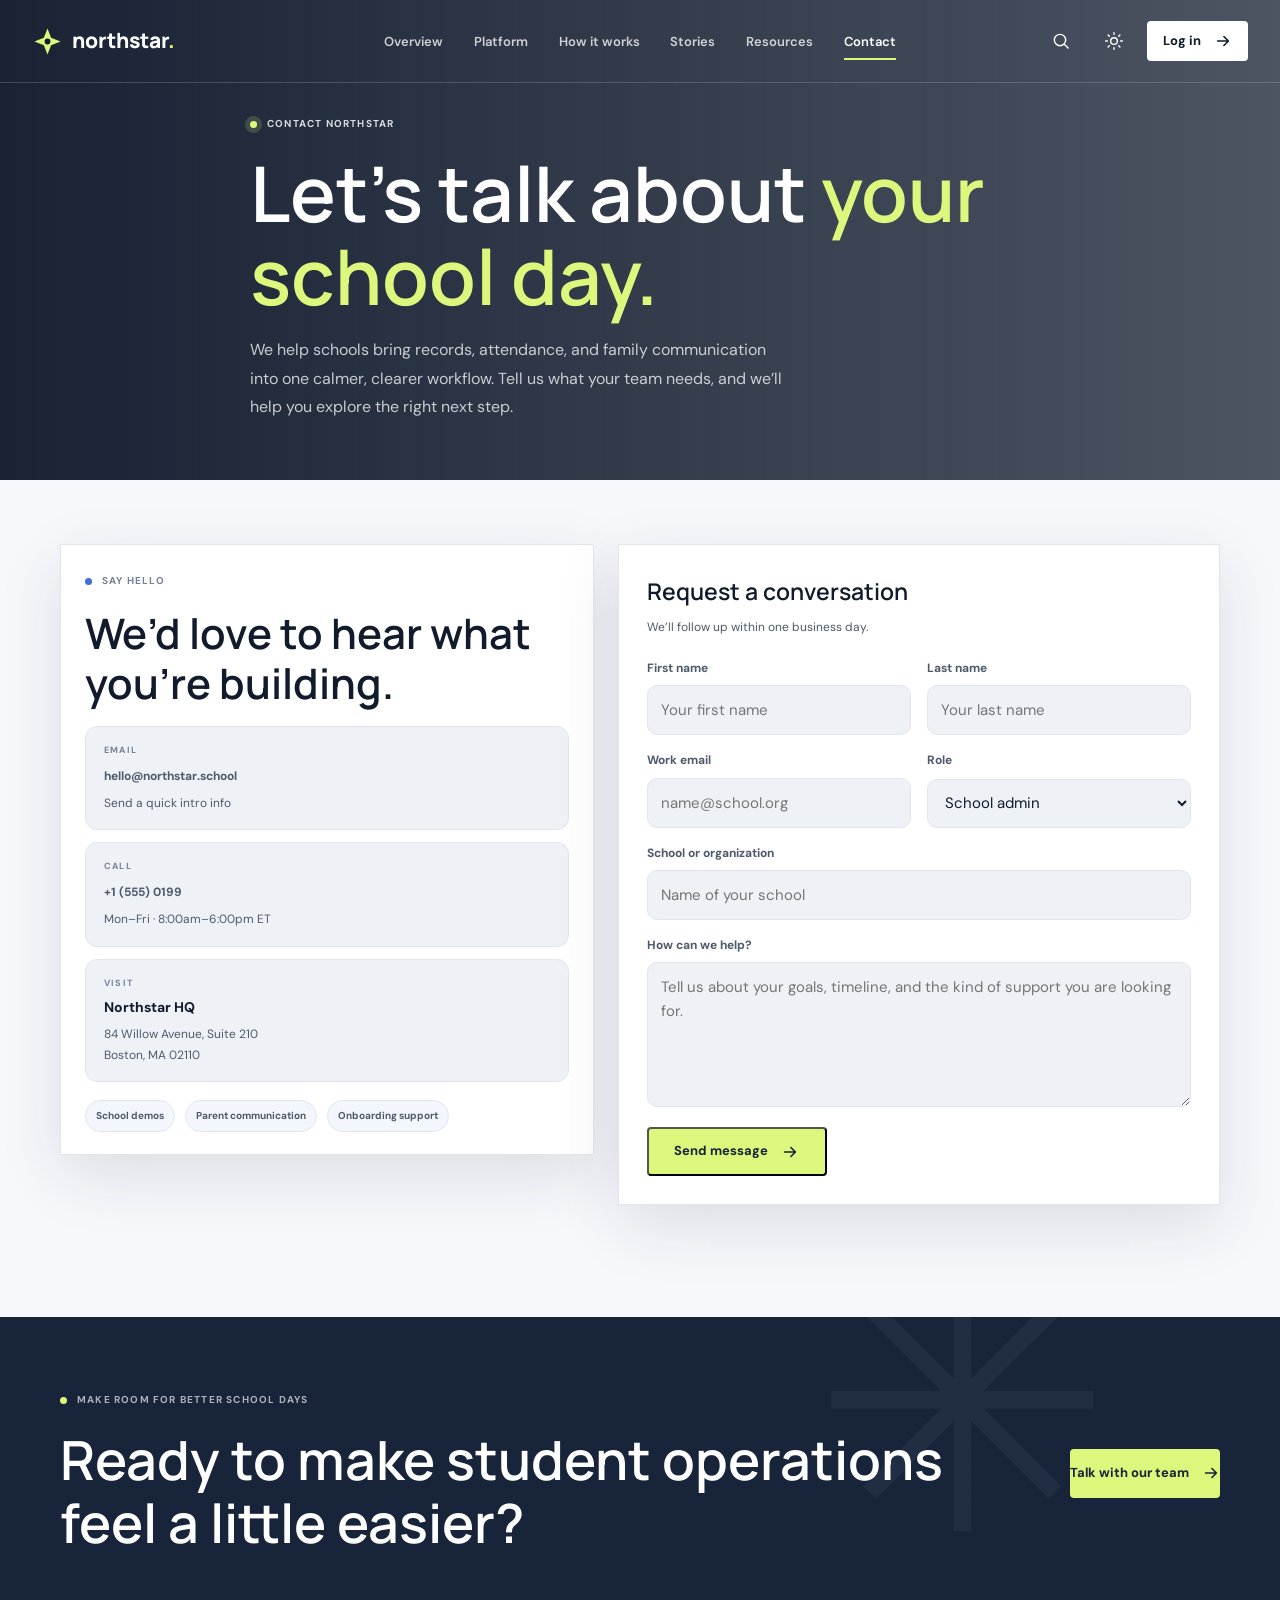
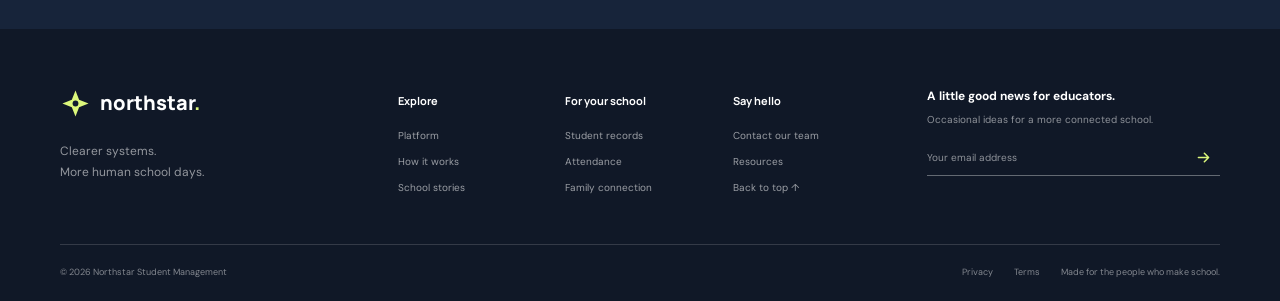
==== commit 7c0ced21: "test" ====
--- a/contact.html
+++ b/contact.html
@@ -49,8 +49,8 @@
           aria-label="Main navigation"
         >
           <a class="nav-link" href="index.html#overview">Overview</a>
-          <a class="nav-link" href="index.html#platform">Platform</a>
-          <a class="nav-link" href="index.html#how-it-works">How it works</a>
+          <a class="nav-link" href="platform.html">Platform</a>
+          <a class="nav-link" href="how-it-works.html">How it works</a>
           <a class="nav-link" href="index.html#stories">Stories</a>
           <a class="nav-link" href="index.html#resources">Resources</a>
           <a class="nav-link active" href="contact.html">Contact</a>
@@ -94,9 +94,7 @@
               />
             </svg>
           </button>
-          <a
-            class="button button-dark header-login"
-            href="index.html#get-started"
+          <a class="button button-dark header-login" href="login.html"
             >Log in
             <svg viewBox="0 0 20 20" fill="none" aria-hidden="true">
               <path d="M4 10h12m-5-5 5 5-5 5" /></svg
@@ -162,7 +160,7 @@
                 >
                 <a
                   href="mailto:hello@northstar.school?subject=Northstar%20platform%20enquiry"
-                  >Send a quick intro</a
+                  >Send a quick intro info</a
                 >
               </article>
               <article class="contact-card">
@@ -308,8 +306,8 @@
           <div class="footer-links">
             <div>
               <h3>Explore</h3>
-              <a href="index.html#platform">Platform</a>
-              <a href="index.html#how-it-works">How it works</a>
+              <a href="platform.html">Platform</a>
+              <a href="how-it-works.html">How it works</a>
               <a href="index.html#stories">School stories</a>
             </div>
             <div>
--- a/assets/css/style.css
+++ b/assets/css/style.css
@@ -1356,6 +1356,577 @@
   transform: translateY(0);
 }
 
+/* Platform page */
+.platform-hero {
+  position: relative;
+  min-height: 420px;
+  display: flex;
+  align-items: end;
+  background:
+    linear-gradient(90deg, rgba(17, 28, 48, 0.92), rgba(17, 28, 48, 0.7)),
+    url("https://images.unsplash.com/photo-1522202176988-66273c2fd55f?auto=format&fit=crop&w=2200&q=80")
+      center / cover no-repeat;
+  color: #fff;
+}
+.platform-hero-inner {
+  position: relative;
+  z-index: 1;
+  max-width: 800px;
+  padding-top: 120px;
+  padding-bottom: 62px;
+}
+.platform-hero h1 {
+  margin: 0;
+  font-size: clamp(46px, 6vw, 82px);
+  font-weight: 600;
+  line-height: 1.08;
+}
+.platform-hero h1 span {
+  color: var(--lime);
+}
+.platform-hero p:last-of-type {
+  max-width: 560px;
+  margin: 18px 0 0;
+  color: rgba(255, 255, 255, 0.76);
+  font-size: 16px;
+  line-height: 1.8;
+}
+.platform-showcase {
+  padding-top: 0;
+}
+.platform-grid {
+  display: grid;
+  grid-template-columns: repeat(3, minmax(0, 1fr));
+  gap: 18px;
+}
+.platform-card {
+  display: flex;
+  flex-direction: column;
+  min-height: 370px;
+  padding: 25px 22px;
+  border: 1px solid var(--line);
+  background: var(--surface);
+}
+.platform-card-icon {
+  display: grid;
+  width: 44px;
+  height: 44px;
+  place-items: center;
+  border-radius: 50%;
+  background: rgba(65, 107, 223, 0.08);
+  color: var(--blue);
+}
+.platform-card-icon svg {
+  width: 20px;
+  height: 20px;
+  stroke: currentColor;
+  stroke-width: 1.6;
+  stroke-linecap: round;
+  stroke-linejoin: round;
+}
+.platform-card h3 {
+  margin: 20px 0 10px;
+  font-size: 22px;
+  font-weight: 600;
+  line-height: 1.3;
+}
+.platform-card p {
+  margin: 0 0 18px;
+  color: var(--ink-soft);
+  font-size: 13px;
+  line-height: 1.8;
+}
+.platform-card ul {
+  margin: 0;
+  padding-left: 18px;
+  color: var(--ink-soft);
+  font-size: 12px;
+  line-height: 1.9;
+}
+.platform-summary {
+  padding-top: 0;
+}
+.platform-summary-panel {
+  display: grid;
+  grid-template-columns: 0.82fr 1.18fr;
+  gap: 26px;
+  padding: 30px;
+  border: 1px solid var(--line);
+  background: var(--surface);
+}
+.summary-copy h3 {
+  margin: 0 0 14px;
+  font-size: clamp(30px, 4vw, 46px);
+  font-weight: 600;
+  line-height: 1.16;
+}
+.summary-copy p {
+  margin: 0 0 18px;
+  color: var(--ink-soft);
+  font-size: 14px;
+  line-height: 1.8;
+}
+.summary-metrics {
+  display: grid;
+  grid-template-columns: repeat(3, minmax(0, 1fr));
+  gap: 18px;
+  margin-top: 10px;
+}
+.summary-metrics div {
+  padding: 18px 15px;
+  border: 1px solid var(--line);
+  background: var(--surface-soft);
+}
+.summary-metrics strong {
+  display: block;
+  margin-bottom: 6px;
+  color: var(--blue);
+  font-family: "Manrope", sans-serif;
+  font-size: 25px;
+  font-weight: 800;
+}
+.summary-metrics span {
+  color: var(--ink-soft);
+  font-size: 10px;
+  font-weight: 700;
+  letter-spacing: 0.8px;
+  text-transform: uppercase;
+}
+.platform-steps {
+  background: #edf3fb;
+}
+body[data-theme="dark"] .platform-steps {
+  background: #141f31;
+}
+.platform-steps-grid {
+  display: grid;
+  grid-template-columns: repeat(4, minmax(0, 1fr));
+  gap: 18px;
+}
+.platform-step {
+  padding: 24px 20px;
+  border: 1px solid #d6dfef;
+  background: rgba(255, 255, 255, 0.62);
+}
+body[data-theme="dark"] .platform-step {
+  border-color: var(--line);
+  background: rgba(23, 36, 58, 0.7);
+}
+.platform-step .step-index {
+  color: var(--blue);
+  font-size: 11px;
+  font-weight: 800;
+  letter-spacing: 1.2px;
+}
+.platform-step h3 {
+  margin: 16px 0 8px;
+  font-size: 19px;
+  font-weight: 700;
+}
+.platform-step p {
+  margin: 0;
+  color: var(--ink-soft);
+  font-size: 12px;
+  line-height: 1.7;
+}
+
+/* How it works page */
+.how-it-works-hero {
+  position: relative;
+  min-height: 420px;
+  display: flex;
+  align-items: end;
+  background:
+    linear-gradient(90deg, rgba(17, 28, 48, 0.94), rgba(17, 28, 48, 0.7)),
+    url("https://images.unsplash.com/photo-1513258496099-48168024aec0?auto=format&fit=crop&w=2200&q=80")
+      center / cover no-repeat;
+  color: #fff;
+}
+.how-it-works-hero-inner {
+  position: relative;
+  z-index: 1;
+  max-width: 780px;
+  padding-top: 122px;
+  padding-bottom: 62px;
+}
+.how-it-works-hero h1 {
+  margin: 0;
+  font-size: clamp(44px, 6vw, 78px);
+  font-weight: 600;
+  line-height: 1.08;
+}
+.how-it-works-hero h1 span {
+  color: var(--lime);
+}
+.how-it-works-hero p:last-of-type {
+  max-width: 560px;
+  margin: 18px 0 0;
+  color: rgba(255, 255, 255, 0.76);
+  font-size: 16px;
+  line-height: 1.8;
+}
+.how-flow {
+  display: grid;
+  grid-template-columns: repeat(3, minmax(0, 1fr));
+  gap: 18px;
+}
+.flow-card {
+  position: relative;
+  min-height: 360px;
+  padding: 24px 22px 20px;
+  border: 1px solid var(--line);
+  background: var(--surface);
+}
+.flow-card:nth-child(2) {
+  background: #eef4ff;
+}
+body[data-theme="dark"] .flow-card:nth-child(2) {
+  background: #16263b;
+}
+.flow-number {
+  display: inline-flex;
+  align-items: center;
+  justify-content: center;
+  width: 42px;
+  height: 42px;
+  border-radius: 50%;
+  background: rgba(65, 107, 223, 0.08);
+  color: var(--blue);
+  font-size: 12px;
+  font-weight: 800;
+}
+.flow-card h3 {
+  margin: 20px 0 10px;
+  font-size: 23px;
+  font-weight: 600;
+  line-height: 1.3;
+}
+.flow-card p {
+  margin: 0;
+  color: var(--ink-soft);
+  font-size: 13px;
+  line-height: 1.8;
+}
+.flow-card ul {
+  margin: 18px 0 0;
+  padding-left: 17px;
+  color: var(--ink-soft);
+  font-size: 12px;
+  line-height: 2;
+}
+.how-factors {
+  display: grid;
+  grid-template-columns: repeat(4, minmax(0, 1fr));
+  gap: 18px;
+}
+.factor-card {
+  padding: 20px 18px;
+  border: 1px solid var(--line);
+  background: var(--surface);
+}
+.factor-card strong {
+  display: block;
+  margin-bottom: 10px;
+  color: var(--ink);
+  font-size: 11px;
+  font-weight: 800;
+  letter-spacing: 1px;
+  text-transform: uppercase;
+}
+.factor-card h3 {
+  margin: 0 0 10px;
+  font-size: 18px;
+  font-weight: 600;
+}
+.factor-card p {
+  margin: 0;
+  color: var(--ink-soft);
+  font-size: 12px;
+  line-height: 1.8;
+}
+.how-checklist {
+  display: grid;
+  grid-template-columns: 1.2fr 0.8fr;
+  gap: 24px;
+  align-items: center;
+  padding: 30px;
+  border: 1px solid var(--line);
+  background: #17243a;
+  color: #fff;
+}
+.how-checklist h3 {
+  margin: 0 0 16px;
+  font-size: clamp(30px, 4vw, 42px);
+  font-weight: 600;
+  line-height: 1.18;
+}
+.how-checklist-list {
+  display: grid;
+  gap: 12px;
+  margin: 0;
+  padding: 0;
+  list-style: none;
+}
+.how-checklist-list li {
+  display: flex;
+  align-items: center;
+  gap: 12px;
+  color: rgba(255, 255, 255, 0.8);
+  font-size: 13px;
+}
+.how-checklist-list li::before {
+  display: grid;
+  width: 18px;
+  height: 18px;
+  place-items: center;
+  border-radius: 50%;
+  background: rgba(220, 247, 123, 0.18);
+  color: var(--lime);
+  content: "✓";
+}
+.how-checklist-aside {
+  display: grid;
+  gap: 14px;
+}
+.how-checklist-aside div {
+  padding: 16px 18px;
+  border: 1px solid rgba(255, 255, 255, 0.18);
+  background: rgba(255, 255, 255, 0.04);
+}
+.how-checklist-aside strong {
+  display: block;
+  color: var(--lime);
+  font-family: "Manrope", sans-serif;
+  font-size: 26px;
+  font-weight: 800;
+}
+.how-checklist-aside span {
+  color: rgba(255, 255, 255, 0.7);
+  font-size: 10px;
+  letter-spacing: 1px;
+  text-transform: uppercase;
+}
+
+/* Auth pages */
+.auth-page {
+  position: relative;
+  isolation: isolate;
+  overflow: hidden;
+  min-height: 100vh;
+  padding-top: 110px;
+  padding-bottom: 54px;
+  background:
+    linear-gradient(
+      90deg,
+      rgba(11, 21, 39, 0.92) 0%,
+      rgba(11, 21, 39, 0.82) 42%,
+      rgba(11, 21, 39, 0.68) 100%
+    ),
+    url("https://images.unsplash.com/photo-1523240795612-9a054b0db644?auto=format&fit=crop&w=2200&q=88")
+      center 46% / cover no-repeat;
+}
+.auth-shell {
+  position: relative;
+  z-index: 1;
+  display: grid;
+  grid-template-columns: 0.95fr 1.05fr;
+  gap: 28px;
+  align-items: stretch;
+}
+.auth-card {
+  border: 1px solid var(--line);
+  background: var(--surface);
+  box-shadow: var(--shadow);
+}
+.auth-visual {
+  padding: 42px 30px;
+  color: #fff;
+}
+.auth-visual-inner {
+  max-width: 520px;
+}
+.auth-badge {
+  display: inline-flex;
+  align-items: center;
+  gap: 8px;
+  padding: 8px 12px;
+  border-radius: 999px;
+  border: 1px solid rgba(255, 255, 255, 0.25);
+  background: rgba(255, 255, 255, 0.1);
+  color: rgba(255, 255, 255, 0.88);
+  font-size: 10px;
+  font-weight: 700;
+  letter-spacing: 1px;
+  text-transform: uppercase;
+}
+.auth-visual h1 {
+  margin: 20px 0 14px;
+  font-size: clamp(34px, 4.8vw, 58px);
+  font-weight: 600;
+  line-height: 1.08;
+}
+.auth-visual h1 span {
+  color: var(--lime);
+}
+.auth-visual p {
+  margin: 0 0 22px;
+  color: rgba(255, 255, 255, 0.78);
+  font-size: 14px;
+  line-height: 1.8;
+}
+.auth-points {
+  display: grid;
+  gap: 12px;
+}
+.auth-points li {
+  display: flex;
+  align-items: center;
+  gap: 10px;
+  color: rgba(255, 255, 255, 0.88);
+  font-size: 13px;
+  line-height: 1.7;
+  list-style: none;
+}
+.auth-points li::before {
+  display: grid;
+  width: 18px;
+  height: 18px;
+  place-items: center;
+  border-radius: 50%;
+  background: var(--lime);
+  color: var(--navy);
+  content: "✓";
+}
+.auth-card {
+  padding: 32px 28px;
+}
+.auth-card-header {
+  margin-bottom: 20px;
+}
+.auth-card-header h2 {
+  margin: 0 0 8px;
+  font-size: clamp(28px, 3.5vw, 40px);
+  font-weight: 600;
+  line-height: 1.18;
+}
+.auth-card-header p {
+  margin: 0;
+  color: var(--ink-soft);
+  font-size: 12px;
+}
+.auth-form {
+  display: grid;
+  gap: 16px;
+}
+.auth-form-row {
+  display: grid;
+  grid-template-columns: repeat(2, minmax(0, 1fr));
+  gap: 16px;
+}
+.auth-field {
+  display: grid;
+  gap: 7px;
+}
+.auth-field label {
+  color: var(--ink-soft);
+  font-size: 12px;
+  font-weight: 700;
+}
+.auth-field input,
+.auth-field select {
+  width: 100%;
+  padding: 12px 13px;
+  border: 1px solid var(--line);
+  border-radius: 10px;
+  background: var(--surface-soft);
+  color: var(--ink);
+  font: inherit;
+}
+.auth-field input:focus,
+.auth-field select:focus {
+  outline: 2px solid rgba(65, 107, 223, 0.18);
+  border-color: rgba(65, 107, 223, 0.45);
+}
+.auth-options {
+  display: flex;
+  align-items: center;
+  justify-content: space-between;
+  gap: 16px;
+  margin: 4px 0;
+  color: var(--ink-soft);
+  font-size: 12px;
+}
+.auth-options label {
+  display: inline-flex;
+  align-items: center;
+  gap: 8px;
+}
+.auth-options input {
+  accent-color: var(--blue);
+}
+.auth-link {
+  color: var(--blue);
+  font-weight: 700;
+}
+.auth-submit {
+  margin-top: 4px;
+}
+.auth-submit .button {
+  width: 100%;
+}
+.auth-footer {
+  margin-top: 16px;
+  color: var(--ink-soft);
+  font-size: 12px;
+  text-align: center;
+}
+.auth-footer a {
+  color: var(--blue);
+  font-weight: 700;
+}
+
+@media (max-width: 900px) {
+  .auth-shell {
+    grid-template-columns: 1fr;
+    gap: 18px;
+    max-width: 620px;
+  }
+  .auth-visual {
+    padding: 30px 26px 20px;
+  }
+  .auth-visual h1 {
+    max-width: 540px;
+    font-size: clamp(34px, 7vw, 48px);
+  }
+  .auth-points {
+    grid-template-columns: 1fr 1fr;
+    gap: 8px 18px;
+  }
+}
+
+@media (max-width: 520px) {
+  .auth-page {
+    padding-top: 94px;
+    padding-bottom: 32px;
+    background-position: 57% center;
+  }
+  .auth-visual {
+    padding: 24px 20px 10px;
+  }
+  .auth-visual h1 {
+    font-size: 36px;
+  }
+  .auth-points {
+    grid-template-columns: 1fr;
+  }
+  .auth-card {
+    padding: 26px 20px;
+  }
+  .auth-form-row {
+    grid-template-columns: 1fr;
+  }
+}
+
 /* Contact page */
 .contact-hero {
   position: relative;
